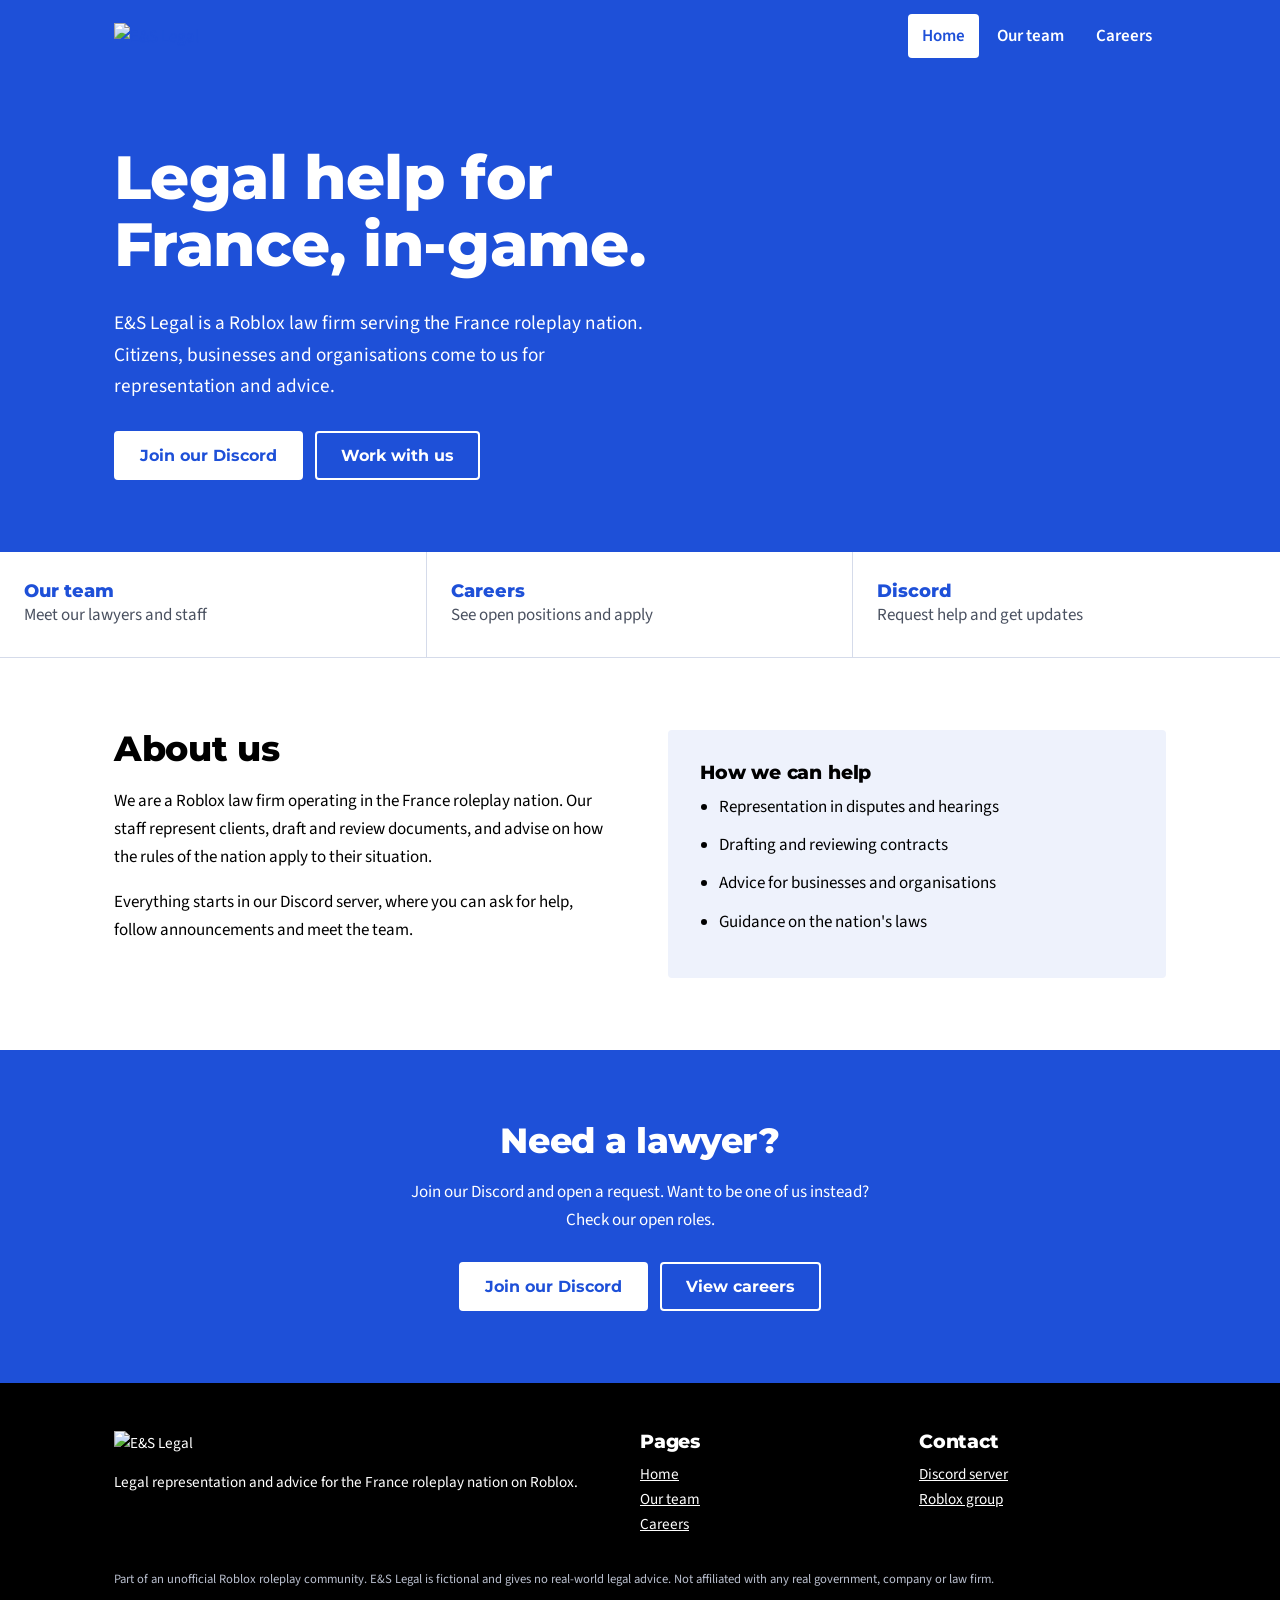
==== index.html @ 3027a868 "Add files via upload" ====
<!doctype html>
<html lang="en"><head><meta charset="utf-8"><meta name="viewport" content="width=device-width,initial-scale=1">
<title>E&S Legal | Roblox law firm</title><meta name="description" content="E&amp;S Legal is a Roblox law firm serving the France roleplay nation.">
<link rel="icon" href="assets/mark-blue.png">
<link rel="preconnect" href="https://fonts.googleapis.com"><link rel="preconnect" href="https://fonts.gstatic.com" crossorigin>
<link href="https://fonts.googleapis.com/css2?family=Montserrat:wght@600;700;800&family=Source+Sans+3:wght@400;600&display=swap" rel="stylesheet">
<link rel="stylesheet" href="style.css"></head>
<body data-page="home">
<header><div class="wrap"><a href="index.html" aria-label="E&amp;S Legal home"><img src="assets/wordmark-white.png" alt="E&amp;S Legal"></a><nav><a href="index.html" aria-current="page">Home</a><a href="team.html">Our team</a><a href="careers.html">Careers</a></nav></div></header>
<main>
<div class="hero"><div class="wrap"><div><h1>Legal help for France, in-game.</h1><p>E&amp;S Legal is a Roblox law firm serving the France roleplay nation. Citizens, businesses and organisations come to us for representation and advice.</p>
<div class="btns"><a class="btn light" data-discord href="#">Join our Discord</a><a class="btn ghost" href="careers.html">Work with us</a></div></div>
<img src="assets/mark-white.png" alt=""></div></div>
<div class="quick"><a href="team.html"><strong>Our team</strong><span>Meet our lawyers and staff</span></a><a href="careers.html"><strong>Careers</strong><span>See open positions and apply</span></a><a data-discord href="#"><strong>Discord</strong><span>Request help and get updates</span></a></div>
<section><div class="wrap split"><div><h2>About us</h2><p>We are a Roblox law firm operating in the France roleplay nation. Our staff represent clients, draft and review documents, and advise on how the rules of the nation apply to their situation.</p><p>Everything starts in our Discord server, where you can ask for help, follow announcements and meet the team.</p></div>
<div class="panel"><h3>How we can help</h3><ul><li>Representation in disputes and hearings</li><li>Drafting and reviewing contracts</li><li>Advice for businesses and organisations</li><li>Guidance on the nation's laws</li></ul></div></div></section>
<section class="cta"><div class="wrap"><h2>Need a lawyer?</h2><p>Join our Discord and open a request. Want to be one of us instead? Check our open roles.</p><div class="btns" style="justify-content:center"><a class="btn light" data-discord href="#">Join our Discord</a><a class="btn ghost" href="careers.html">View careers</a></div></div></section></main>
<footer><div class="wrap"><div class="cols">
<div><img src="assets/wordmark-white.png" alt="E&amp;S Legal"><p>Legal representation and advice for the France roleplay nation on Roblox.</p></div>
<div><h3>Pages</h3><ul><li><a href="index.html">Home</a></li><li><a href="team.html">Our team</a></li><li><a href="careers.html">Careers</a></li></ul></div>
<div><h3>Contact</h3><ul><li><a data-discord href="#">Discord server</a></li><li><a href="https://www.roblox.com/communities/189086348/E-S-Legal" rel="noopener">Roblox group</a></li></ul></div>
</div><small>Part of an unofficial Roblox roleplay community. E&amp;S Legal is fictional and gives no real-world legal advice. Not affiliated with any real government, company or law firm.</small></div></footer>
<script src="config.js"></script><script src="app.js"></script></body></html>
---- style.css ----
:root{--blue:#1e50d8;--blue-dark:#1639a3;--tint:#eef2fc;--ink:#000;--mute:#4a5160;--line:#d5dbea;--r:4px}
*{box-sizing:border-box}
html{scroll-behavior:smooth}
body{margin:0;font:17px/1.65 "Source Sans 3",system-ui,sans-serif;color:var(--ink);background:#fff}
h1,h2,h3{font-family:Montserrat,system-ui,sans-serif;font-weight:800;line-height:1.1;margin:0 0 .5em;letter-spacing:-.01em}
h1{font-size:clamp(2.2rem,5.5vw,3.8rem)}h2{font-size:clamp(1.6rem,3vw,2.2rem)}h3{font-size:1.2rem}
p{margin:0 0 1em;max-width:62ch}a{color:var(--blue)}
:focus-visible{outline:3px solid var(--ink);outline-offset:2px}
.wrap{max-width:1100px;margin:0 auto;padding:0 24px}
header{background:var(--blue)}
header .wrap{display:flex;align-items:center;justify-content:space-between;gap:20px;min-height:72px;flex-wrap:wrap}
header img{height:26px;display:block}
nav{display:flex;gap:4px}
nav a{color:#fff;text-decoration:none;font-weight:600;padding:8px 14px;border-radius:var(--r)}
nav a:hover{background:var(--blue-dark)}
nav a[aria-current]{background:#fff;color:var(--blue)}
.btn{display:inline-block;font:700 1rem Montserrat,sans-serif;padding:13px 24px;border-radius:var(--r);text-decoration:none;border:2px solid var(--blue);background:var(--blue);color:#fff;cursor:pointer}
.btn:hover{background:var(--blue-dark);border-color:var(--blue-dark)}
.btn.light{background:#fff;color:var(--blue);border-color:#fff}.btn.light:hover{background:var(--tint)}
.btn.ghost{background:transparent;border-color:#fff;color:#fff}.btn.ghost:hover{background:var(--blue-dark)}
.btns{display:flex;gap:12px;flex-wrap:wrap;margin-top:28px}
.hero{background:var(--blue);color:#fff;overflow:hidden}
.hero .wrap{display:grid;grid-template-columns:1.2fr 1fr;gap:40px;align-items:center;padding-top:72px;padding-bottom:72px}
.hero p{font-size:1.2rem}
.hero img{width:100%;max-width:420px;justify-self:end}
.quick{display:grid;grid-template-columns:repeat(3,1fr);border-bottom:1px solid var(--line)}
.quick a{padding:28px 24px;text-decoration:none;color:var(--ink);border-right:1px solid var(--line)}
.quick a:last-child{border-right:0}.quick a:hover{background:var(--tint)}
.quick strong{display:block;font:800 1.1rem Montserrat,sans-serif;color:var(--blue)}
.quick span{color:var(--mute)}
section{padding:72px 0}
.split{display:grid;grid-template-columns:1fr 1fr;gap:56px;align-items:start}
.panel{background:var(--tint);padding:32px;border-radius:var(--r)}
.panel ul{margin:0;padding-left:1.1em}.panel li{margin-bottom:.6em}
.cta{background:var(--blue);color:#fff;text-align:center}.cta p{margin:0 auto 1em}
footer{background:#000;color:#fff;padding:48px 0 32px;font-size:.95rem}
footer .cols{display:grid;grid-template-columns:2fr 1fr 1fr;gap:32px}
footer img{height:22px;margin-bottom:14px}footer a{color:#fff}footer ul{list-style:none;padding:0;margin:0}
footer small{display:block;margin-top:32px;color:#b9bfce}
.page-head{background:var(--tint);padding:56px 0 40px}.page-head p{margin:0;color:var(--mute)}
.tools{display:flex;gap:12px;flex-wrap:wrap;align-items:center;margin-bottom:32px}
input,textarea,select{font:inherit;width:100%;padding:11px 12px;border:2px solid var(--line);border-radius:var(--r);background:#fff}
input:focus,textarea:focus,select:focus{border-color:var(--blue);outline:0}
.tools input{max-width:340px}
.chips a{display:inline-block;margin-right:6px;padding:6px 12px;border:1px solid var(--line);border-radius:var(--r);text-decoration:none;font-weight:600;font-size:.9rem}
.chips a:hover{background:var(--tint)}
.role{margin-bottom:48px;scroll-margin-top:16px}
.role h2{font-size:1.3rem;border-bottom:3px solid var(--blue);padding-bottom:8px}
.role h2 small{font:600 .9rem "Source Sans 3",sans-serif;color:var(--mute);margin-left:8px}
.grid{display:grid;grid-template-columns:repeat(auto-fill,minmax(150px,1fr));gap:16px}
.person{border:1px solid var(--line);border-radius:var(--r);padding:16px;text-align:center;text-decoration:none;color:var(--ink);font-weight:600;word-break:break-word}
.person:hover{border-color:var(--blue)}
.person img{width:96px;height:96px;border-radius:50%;background:var(--tint);display:block;margin:0 auto 10px}
.note{padding:20px;background:var(--tint);border-radius:var(--r)}
.job{border:1px solid var(--line);border-radius:var(--r);margin-bottom:12px}
.job>button{all:unset;box-sizing:border-box;display:flex;justify-content:space-between;align-items:center;width:100%;padding:20px 24px;cursor:pointer;font:800 1.15rem Montserrat,sans-serif}
.job>button:focus-visible{outline:3px solid var(--ink)}
.job>button::after{content:"+";font-size:1.6rem;color:var(--blue)}
.job.open>button::after{content:"\2212"}
.job.open{border-color:var(--blue)}
.job .body{display:none;padding:0 24px 24px}.job.open .body{display:block}
.body h3{font-size:1rem;margin-top:1.2em}.body ul{padding-left:1.1em;margin:0 0 1em}
form{margin-top:24px;padding:24px;background:var(--tint);border-radius:var(--r)}
form label{display:block;font-weight:600;margin:0 0 16px}form label input,form label textarea,form label select{margin-top:6px;font-weight:400}
textarea{min-height:110px;resize:vertical}
.hp{position:absolute;left:-9999px}
.status{margin:14px 0 0;font-weight:600}.status.err{color:#b00020}.status.ok{color:#0a6b2d}
@media(max-width:760px){.hero .wrap,.split,footer .cols,.quick{grid-template-columns:1fr}.hero img{justify-self:start;max-width:240px}.quick a{border-right:0;border-bottom:1px solid var(--line)}section{padding:48px 0}}
@media(prefers-reduced-motion:reduce){html{scroll-behavior:auto}}
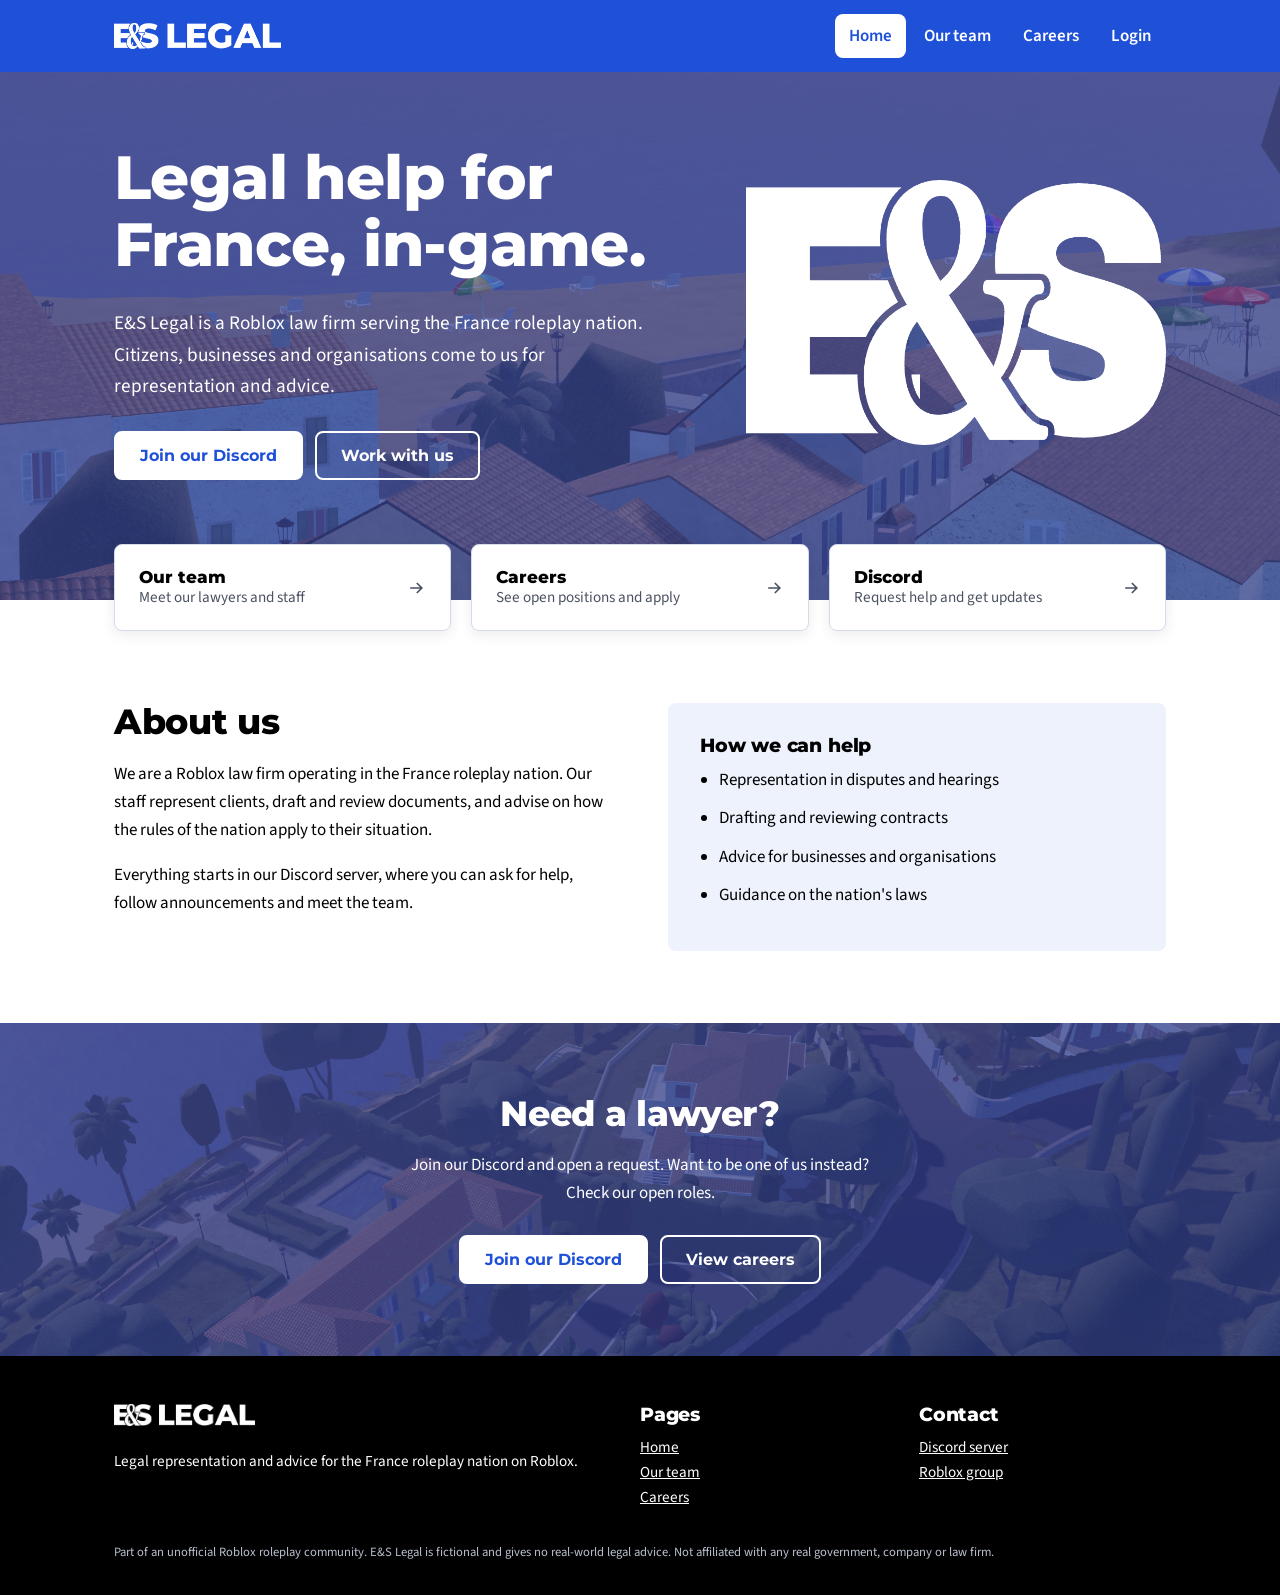
==== commit 2a880a95: "Add files via upload" ====
--- a/index.html
+++ b/index.html
@@ -6,12 +6,15 @@
 <link href="https://fonts.googleapis.com/css2?family=Montserrat:wght@600;700;800&family=Source+Sans+3:wght@400;600&display=swap" rel="stylesheet">
 <link rel="stylesheet" href="style.css"></head>
 <body data-page="home">
-<header><div class="wrap"><a href="index.html" aria-label="E&amp;S Legal home"><img src="assets/wordmark-white.png" alt="E&amp;S Legal"></a><nav><a href="index.html" aria-current="page">Home</a><a href="team.html">Our team</a><a href="careers.html">Careers</a></nav></div></header>
+<header><div class="wrap"><a href="index.html" aria-label="E&amp;S Legal home"><img src="assets/wordmark-white.png" alt="E&amp;S Legal"></a><nav><a href="index.html" aria-current="page">Home</a><a href="team.html">Our team</a><a href="careers.html">Careers</a><a href="admin.html">Login</a></nav></div></header>
 <main>
 <div class="hero"><div class="wrap"><div><h1>Legal help for France, in-game.</h1><p>E&amp;S Legal is a Roblox law firm serving the France roleplay nation. Citizens, businesses and organisations come to us for representation and advice.</p>
 <div class="btns"><a class="btn light" data-discord href="#">Join our Discord</a><a class="btn ghost" href="careers.html">Work with us</a></div></div>
 <img src="assets/mark-white.png" alt=""></div></div>
-<div class="quick"><a href="team.html"><strong>Our team</strong><span>Meet our lawyers and staff</span></a><a href="careers.html"><strong>Careers</strong><span>See open positions and apply</span></a><a data-discord href="#"><strong>Discord</strong><span>Request help and get updates</span></a></div>
+<div class="quick"><div class="wrap cards">
+<a href="team.html"><div><strong>Our team</strong><span>Meet our lawyers and staff</span></div><svg viewBox="0 0 24 24" aria-hidden="true"><path d="M5 12h14M13 6l6 6-6 6"/></svg></a>
+<a href="careers.html"><div><strong>Careers</strong><span>See open positions and apply</span></div><svg viewBox="0 0 24 24" aria-hidden="true"><path d="M5 12h14M13 6l6 6-6 6"/></svg></a>
+<a data-discord href="#"><div><strong>Discord</strong><span>Request help and get updates</span></div><svg viewBox="0 0 24 24" aria-hidden="true"><path d="M5 12h14M13 6l6 6-6 6"/></svg></a></div></div>
 <section><div class="wrap split"><div><h2>About us</h2><p>We are a Roblox law firm operating in the France roleplay nation. Our staff represent clients, draft and review documents, and advise on how the rules of the nation apply to their situation.</p><p>Everything starts in our Discord server, where you can ask for help, follow announcements and meet the team.</p></div>
 <div class="panel"><h3>How we can help</h3><ul><li>Representation in disputes and hearings</li><li>Drafting and reviewing contracts</li><li>Advice for businesses and organisations</li><li>Guidance on the nation's laws</li></ul></div></div></section>
 <section class="cta"><div class="wrap"><h2>Need a lawyer?</h2><p>Join our Discord and open a request. Want to be one of us instead? Check our open roles.</p><div class="btns" style="justify-content:center"><a class="btn light" data-discord href="#">Join our Discord</a><a class="btn ghost" href="careers.html">View careers</a></div></div></section></main>
--- a/style.css
+++ b/style.css
@@ -1,4 +1,4 @@
-:root{--blue:#1e50d8;--blue-dark:#1639a3;--tint:#eef2fc;--ink:#000;--mute:#4a5160;--line:#d5dbea;--r:4px}
+:root{--blue:#1e50d8;--blue-dark:#1639a3;--tint:#eef2fc;--ink:#000;--mute:#4a5160;--line:#d5dbea;--r:8px}
 *{box-sizing:border-box}
 html{scroll-behavior:smooth}
 body{margin:0;font:17px/1.65 "Source Sans 3",system-ui,sans-serif;color:var(--ink);background:#fff}
@@ -11,59 +11,72 @@
 header .wrap{display:flex;align-items:center;justify-content:space-between;gap:20px;min-height:72px;flex-wrap:wrap}
 header img{height:26px;display:block}
 nav{display:flex;gap:4px}
-nav a{color:#fff;text-decoration:none;font-weight:600;padding:8px 14px;border-radius:var(--r)}
+nav a{transition:background .2s ease,color .2s ease;color:#fff;text-decoration:none;font-weight:600;padding:8px 14px;border-radius:var(--r)}
 nav a:hover{background:var(--blue-dark)}
 nav a[aria-current]{background:#fff;color:var(--blue)}
-.btn{display:inline-block;font:700 1rem Montserrat,sans-serif;padding:13px 24px;border-radius:var(--r);text-decoration:none;border:2px solid var(--blue);background:var(--blue);color:#fff;cursor:pointer}
-.btn:hover{background:var(--blue-dark);border-color:var(--blue-dark)}
+.btn{display:inline-block;transition:background .2s ease,border-color .2s ease,transform .2s ease;font:700 1rem Montserrat,sans-serif;padding:13px 24px;border-radius:var(--r);text-decoration:none;border:2px solid var(--blue);background:var(--blue);color:#fff;cursor:pointer}
+.btn:active{transform:scale(.98)}.btn:hover{background:var(--blue-dark);border-color:var(--blue-dark)}
 .btn.light{background:#fff;color:var(--blue);border-color:#fff}.btn.light:hover{background:var(--tint)}
 .btn.ghost{background:transparent;border-color:#fff;color:#fff}.btn.ghost:hover{background:var(--blue-dark)}
 .btns{display:flex;gap:12px;flex-wrap:wrap;margin-top:28px}
-.hero{background:var(--blue);color:#fff;overflow:hidden}
-.hero .wrap{display:grid;grid-template-columns:1.2fr 1fr;gap:40px;align-items:center;padding-top:72px;padding-bottom:72px}
+.hero{position:relative;background-color:var(--blue);background-image:url("assets/hero.jpg"),url("assets/hero.jpeg"),url("assets/hero.png"),url("assets/hero.webp");background-size:cover;background-position:center;background-repeat:no-repeat;color:#fff;overflow:hidden}.hero::before,.cta::before{content:"";position:absolute;inset:0;background:rgba(22,57,163,.55)}.hero .wrap,.cta .wrap{position:relative}
+.hero .wrap{display:grid;grid-template-columns:1.2fr 1fr;gap:40px;align-items:center;padding-top:72px;padding-bottom:120px}
 .hero p{font-size:1.2rem}
 .hero img{width:100%;max-width:420px;justify-self:end}
-.quick{display:grid;grid-template-columns:repeat(3,1fr);border-bottom:1px solid var(--line)}
-.quick a{padding:28px 24px;text-decoration:none;color:var(--ink);border-right:1px solid var(--line)}
-.quick a:last-child{border-right:0}.quick a:hover{background:var(--tint)}
-.quick strong{display:block;font:800 1.1rem Montserrat,sans-serif;color:var(--blue)}
-.quick span{color:var(--mute)}
 section{padding:72px 0}
 .split{display:grid;grid-template-columns:1fr 1fr;gap:56px;align-items:start}
 .panel{background:var(--tint);padding:32px;border-radius:var(--r)}
 .panel ul{margin:0;padding-left:1.1em}.panel li{margin-bottom:.6em}
-.cta{background:var(--blue);color:#fff;text-align:center}.cta p{margin:0 auto 1em}
+.cta{position:relative;background-color:var(--blue);background-image:url("assets/cta.jpg"),url("assets/cta.jpeg"),url("assets/cta.png"),url("assets/cta.webp");background-size:cover;background-position:center;background-repeat:no-repeat;color:#fff;text-align:center}.cta p{margin:0 auto 1em}
 footer{background:#000;color:#fff;padding:48px 0 32px;font-size:.95rem}
 footer .cols{display:grid;grid-template-columns:2fr 1fr 1fr;gap:32px}
 footer img{height:22px;margin-bottom:14px}footer a{color:#fff}footer ul{list-style:none;padding:0;margin:0}
 footer small{display:block;margin-top:32px;color:#b9bfce}
 .page-head{background:var(--tint);padding:56px 0 40px}.page-head p{margin:0;color:var(--mute)}
 .tools{display:flex;gap:12px;flex-wrap:wrap;align-items:center;margin-bottom:32px}
-input,textarea,select{font:inherit;width:100%;padding:11px 12px;border:2px solid var(--line);border-radius:var(--r);background:#fff}
+input,textarea,select{transition:border-color .2s ease;font:inherit;width:100%;padding:11px 12px;border:2px solid var(--line);border-radius:var(--r);background:#fff}
 input:focus,textarea:focus,select:focus{border-color:var(--blue);outline:0}
 .tools input{max-width:340px}
-.chips a{display:inline-block;margin-right:6px;padding:6px 12px;border:1px solid var(--line);border-radius:var(--r);text-decoration:none;font-weight:600;font-size:.9rem}
+.chips a{transition:background .2s ease;border-radius:6px;display:inline-block;margin-right:6px;padding:6px 12px;border:1px solid var(--line);border-radius:var(--r);text-decoration:none;font-weight:600;font-size:.9rem}
 .chips a:hover{background:var(--tint)}
 .role{margin-bottom:48px;scroll-margin-top:16px}
 .role h2{font-size:1.3rem;border-bottom:3px solid var(--blue);padding-bottom:8px}
 .role h2 small{font:600 .9rem "Source Sans 3",sans-serif;color:var(--mute);margin-left:8px}
 .grid{display:grid;grid-template-columns:repeat(auto-fill,minmax(150px,1fr));gap:16px}
-.person{border:1px solid var(--line);border-radius:var(--r);padding:16px;text-align:center;text-decoration:none;color:var(--ink);font-weight:600;word-break:break-word}
-.person:hover{border-color:var(--blue)}
-.person img{width:96px;height:96px;border-radius:50%;background:var(--tint);display:block;margin:0 auto 10px}
+.person{transition:border-color .2s ease,background .2s ease;border:1px solid var(--line);border-radius:var(--r);padding:16px;text-align:center;text-decoration:none;color:var(--ink);font-weight:600;word-break:break-word}
+.person:hover{border-color:var(--blue);background:var(--tint)}
+.person img{width:96px;height:96px;border-radius:50%;object-fit:cover;background:var(--tint);display:block;margin:0 auto 10px}
 .note{padding:20px;background:var(--tint);border-radius:var(--r)}
-.job{border:1px solid var(--line);border-radius:var(--r);margin-bottom:12px}
+.job{transition:border-color .25s ease;border:1px solid var(--line);border-radius:var(--r);margin-bottom:12px}
 .job>button{all:unset;box-sizing:border-box;display:flex;justify-content:space-between;align-items:center;width:100%;padding:20px 24px;cursor:pointer;font:800 1.15rem Montserrat,sans-serif}
 .job>button:focus-visible{outline:3px solid var(--ink)}
-.job>button::after{content:"+";font-size:1.6rem;color:var(--blue)}
-.job.open>button::after{content:"\2212"}
+.job>button::after{content:"+";font-size:1.6rem;color:var(--blue);transition:transform .3s ease}
+.job.open>button::after{transform:rotate(45deg)}
 .job.open{border-color:var(--blue)}
-.job .body{display:none;padding:0 24px 24px}.job.open .body{display:block}
+.job .body{display:grid;grid-template-rows:0fr;transition:grid-template-rows .35s ease}.job.open .body{grid-template-rows:1fr}.body .inner{overflow:hidden;min-height:0;padding:0 24px;visibility:hidden;transition:visibility .35s}.job.open .inner{padding-bottom:24px;visibility:visible}
 .body h3{font-size:1rem;margin-top:1.2em}.body ul{padding-left:1.1em;margin:0 0 1em}
 form{margin-top:24px;padding:24px;background:var(--tint);border-radius:var(--r)}
 form label{display:block;font-weight:600;margin:0 0 16px}form label input,form label textarea,form label select{margin-top:6px;font-weight:400}
 textarea{min-height:110px;resize:vertical}
 .hp{position:absolute;left:-9999px}
 .status{margin:14px 0 0;font-weight:600}.status.err{color:#b00020}.status.ok{color:#0a6b2d}
-@media(max-width:760px){.hero .wrap,.split,footer .cols,.quick{grid-template-columns:1fr}.hero img{justify-self:start;max-width:240px}.quick a{border-right:0;border-bottom:1px solid var(--line)}section{padding:48px 0}}
-@media(prefers-reduced-motion:reduce){html{scroll-behavior:auto}}
+@media(max-width:760px){.hero .wrap,.split,footer .cols,.cards,.qrow{grid-template-columns:1fr}.hero img{justify-self:start;max-width:240px}section{padding:48px 0}}
+@media(prefers-reduced-motion:reduce){*{transition:none!important}html{scroll-behavior:auto}}
+
+.quick{position:relative;z-index:2;margin-top:-56px}
+.cards{display:grid;grid-template-columns:repeat(3,1fr);gap:20px}
+.cards a{display:flex;justify-content:space-between;align-items:center;gap:16px;background:#fff;border:1px solid var(--line);border-radius:var(--r);padding:22px 24px;text-decoration:none;color:var(--ink);box-shadow:0 4px 14px rgba(0,0,0,.08);transition:border-color .2s ease,box-shadow .2s ease}
+.cards a:hover{border-color:var(--blue);box-shadow:0 6px 18px rgba(0,0,0,.13)}
+.cards strong{display:block;font:800 1.05rem Montserrat,sans-serif}
+.cards span{display:block;color:var(--mute);font-size:.95rem;line-height:1.4}
+.cards svg{flex:none;width:20px;height:20px;stroke:var(--mute);fill:none;stroke-width:2;transition:transform .2s ease,stroke .2s ease}
+.cards a:hover svg{transform:translateX(3px);stroke:var(--blue)}
+.person small{display:block;font-weight:400;color:var(--mute);margin-top:2px}
+.narrow{max-width:520px}
+.row{display:flex;gap:12px;align-items:center;justify-content:space-between;border:1px solid var(--line);border-radius:var(--r);padding:14px 18px;margin-bottom:10px}
+.row div{display:flex;gap:8px}.row strong{font-family:Montserrat,sans-serif}
+.btn.sm{padding:8px 14px;font-size:.9rem}.btn.alt{background:#fff;color:var(--blue)}.btn.alt:hover{background:var(--tint)}
+.btn.danger{background:#b00020;border-color:#b00020}.btn.danger:hover{background:#860018;border-color:#860018}
+.qrow{display:grid;grid-template-columns:2fr 1fr 2fr auto auto;gap:8px;align-items:center;margin-bottom:8px}
+.qrow label{margin:0;white-space:nowrap}.qrow input[type=checkbox]{width:auto;margin-right:6px}
+.bar{display:flex;justify-content:space-between;gap:12px;margin-bottom:20px;flex-wrap:wrap}
